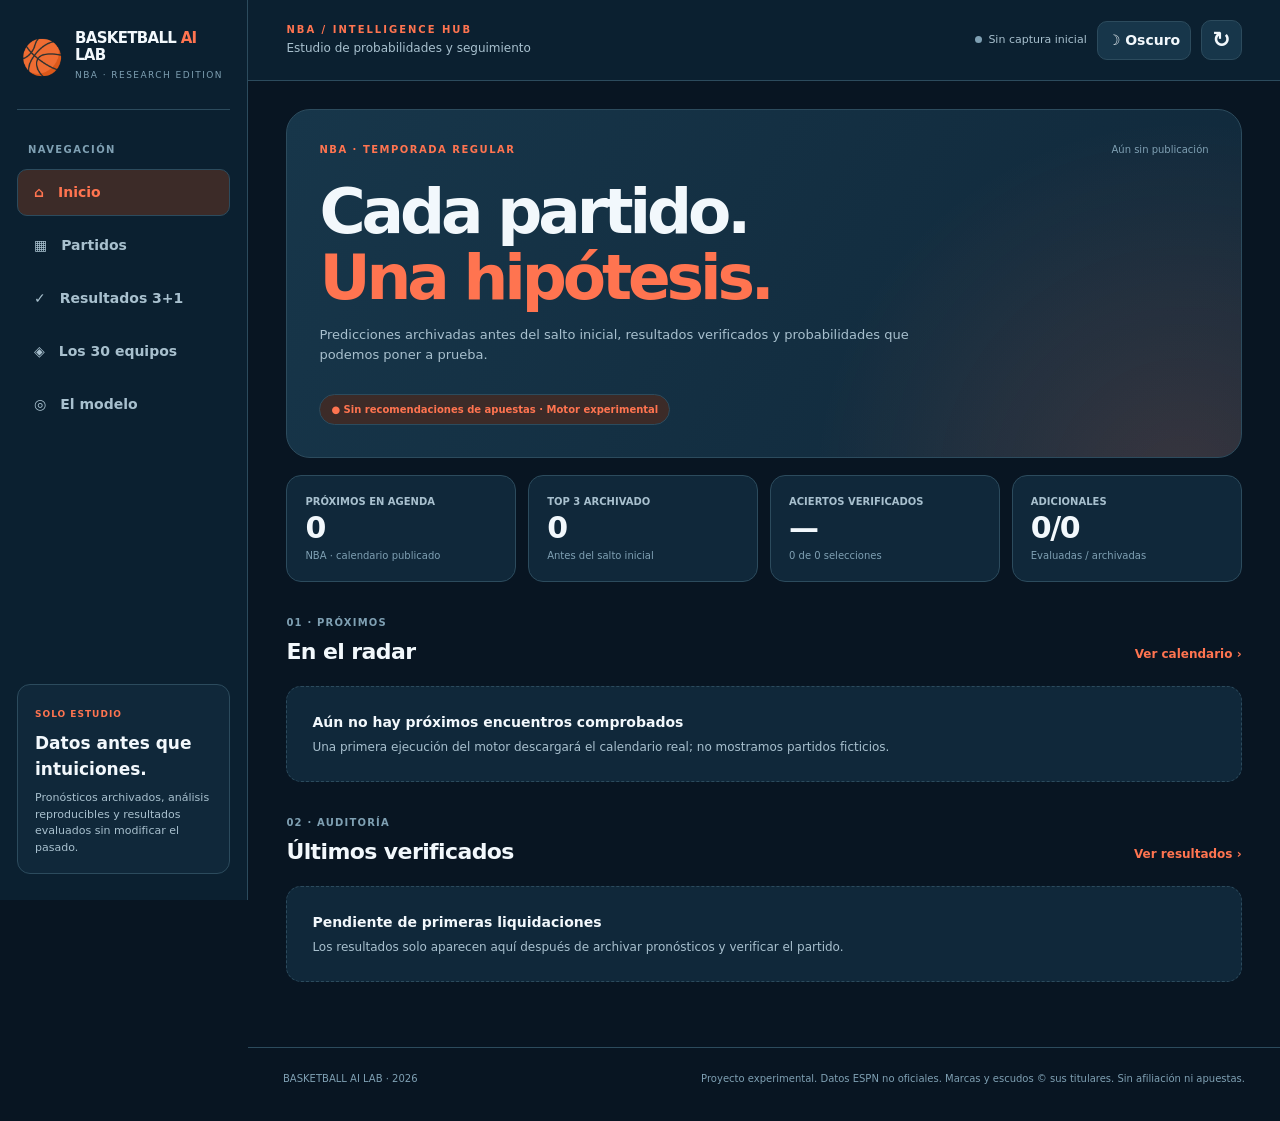
==== site/index.html @ ccc141e6 "feat: publish Basketball AI Lab NBA v0.2.0 with model, dashboard, team logos and Actions" ====
<!doctype html>
<html lang="es">
<head>
  <meta charset="utf-8">
  <meta name="viewport" content="width=device-width, initial-scale=1, viewport-fit=cover">
  <meta id="theme-color" name="theme-color" content="#091622">
  <meta name="description" content="Basketball AI Lab: NBA, pronósticos experimentales prepartido y resultados auditables.">
  <title>Basketball AI Lab | NBA</title>
  <link rel="icon" href="./assets/icon.svg" type="image/svg+xml">
  <link rel="manifest" href="./manifest.webmanifest">
  <script>try{if(localStorage.getItem('bal-theme')==='light')document.documentElement.dataset.theme='light'}catch{}</script>
  <link rel="stylesheet" href="./styles.css">
</head>
<body>
  <a class="skip" href="#main">Saltar al contenido</a>
  <div class="app">
    <aside class="sidebar">
      <a href="#inicio" class="brand" aria-label="Basketball AI Lab, inicio">
        <span class="brand-ball" aria-hidden="true">🏀</span>
        <span><strong>BASKETBALL <b>AI</b> LAB</strong><small>NBA · RESEARCH EDITION</small></span>
      </a>
      <p class="sidebar-title">NAVEGACIÓN</p>
      <nav class="sidebar-menu" aria-label="Secciones">
        <button class="nav active" data-view="inicio">⌂ <span>Inicio</span></button>
        <button class="nav" data-view="partidos">▦ <span>Partidos</span></button>
        <button class="nav" data-view="resultados">✓ <span>Resultados 3+1</span></button>
        <button class="nav" data-view="equipos">◈ <span>Los 30 equipos</span></button>
        <button class="nav" data-view="modelo">◎ <span>El modelo</span></button>
      </nav>
      <section class="sidebar-note"><small>SOLO ESTUDIO</small><strong>Datos antes que intuiciones.</strong><p>Pronósticos archivados, análisis reproducibles y resultados evaluados sin modificar el pasado.</p></section>
    </aside>
    <div class="workspace">
      <header class="topbar">
        <div class="mobile-logo"><span>🏀</span><b>BASKETBALL <i>AI</i> LAB</b></div>
        <div class="topbar-heading"><small>NBA / INTELLIGENCE HUB</small><span>Estudio de probabilidades y seguimiento</span></div>
        <div class="topbar-actions">
          <span class="connection" id="connection"><span class="connection-dot"></span>Sin datos</span>
          <button type="button" class="icon-button" id="themeToggle" aria-pressed="false" aria-label="Activar tema claro" title="Cambiar apariencia">☽ <span>Oscuro</span></button>
          <button type="button" class="icon-button refresh-button" id="refresh" aria-label="Volver a cargar datos" title="Actualizar">↻</button>
        </div>
      </header>
      <main id="main">
        <section class="page active" id="view-inicio" aria-labelledby="homeHeading">
          <div class="hero">
            <div class="hero-top"><span class="eyebrow">NBA · TEMPORADA REGULAR</span><span class="hero-updated" id="updated">Aún sin publicación</span></div>
            <h1 id="homeHeading">Cada partido.<br><em>Una hipótesis.</em></h1>
            <p>Predicciones archivadas antes del salto inicial, resultados verificados y probabilidades que podemos poner a prueba.</p>
            <div class="hero-tag">● Sin recomendaciones de apuestas · Motor experimental</div>
          </div>
          <div class="stat-grid" id="stats" aria-live="polite"></div>
          <div class="section-title"><div><small>01 · PRÓXIMOS</small><h2>En el radar</h2></div><button data-view="partidos">Ver calendario ›</button></div>
          <div class="fixture-grid" id="featured" aria-live="polite"></div>
          <div class="section-title"><div><small>02 · AUDITORÍA</small><h2>Últimos verificados</h2></div><button data-view="resultados">Ver resultados ›</button></div>
          <div class="result-list" id="recent"></div>
        </section>
        <section class="page" id="view-partidos" hidden>
          <div class="page-title"><span class="eyebrow">COMPETICIÓN · NBA</span><h1>Próximos <em>partidos.</em></h1><p>Selecciona un encuentro para consultar las predicciones congeladas y su situación.</p></div>
          <div class="filters"><label>Buscar equipo<input type="search" id="teamFilter" placeholder="Lakers, Celtics…" autocomplete="off"></label><label>Mostrar<select id="periodFilter"><option value="future">Próximos</option><option value="all">Todos</option><option value="final">Finalizados</option></select></label></div>
          <div class="fixture-grid" id="allFixtures"></div>
        </section>
        <section class="page" id="view-resultados" hidden>
          <div class="page-title"><span class="eyebrow">SEGUIMIENTO INDEPENDIENTE</span><h1>Resultados <em>3+1.</em></h1><p>Solo se puntúan los tres mercados originales y la adicional realmente archivada.</p></div>
          <div class="stat-grid" id="resultStats"></div>
          <div class="section-title"><div><small>CALIDAD DEL MODELO</small><h2>Fiabilidad por mercado</h2></div></div>
          <div class="market-results" id="marketResults" aria-live="polite"></div>
          <div class="export-row"><a href="./reports/top3.csv" download="nba-top3.csv">Descargar Top 3 (CSV/Excel) ↓</a><a href="./reports/adicional_150.csv" download="nba-adicionales.csv">Descargar adicionales ↓</a><a href="./reports/sorpresas.csv" download="nba-sorpresas.csv">Exportar sorpresas ↓</a></div>
          <div class="legend"><span class="dot win"></span>Acierto confirmado <span class="dot lose"></span>Fallo confirmado <span class="dot pending"></span>Sin verificar</div>
          <div class="result-list" id="fullResults"></div>
          <div class="section-title"><div><small>UPSETS · ANÁLISIS</small><h2>Sorpresas del modelo</h2></div></div>
          <p class="fineprint">Derrotas de un favorito con probabilidad archivada ≥60 %. No implica que las cuotas tuviesen valor.</p><div class="result-list" id="upsets"></div>
        </section>
        <section class="page" id="view-equipos" hidden>
          <div class="page-title"><span class="eyebrow">30 FRANQUICIAS</span><h1>Todos los <em>escudos.</em></h1><p>Emblemas obtenidos del catálogo de ESPN, con iniciales de reserva cuando la imagen no está disponible.</p></div>
          <div class="team-grid" id="teamGrid"></div>
        </section>
        <section class="page" id="view-modelo" hidden>
          <div class="page-title"><span class="eyebrow">REPRODUCIBLE · SIN CAJA NEGRA</span><h1>Cómo <em>calculamos.</em></h1></div>
          <div class="method-grid">
            <article><span>01</span><h2>Historial anterior al partido</h2><p>Solo utilizamos encuentros finalizados y conocidos antes de generar el pronóstico. No entrenamos con resultados futuros.</p></article>
            <article><span>02</span><h2>Modelo experimental</h2><p>Estimaciones de anotación y defensa por equipo, ponderadas por antigüedad y regularizadas para muestras pequeñas. No está calibrado para apuestas.</p></article>
            <article><span>03</span><h2>Tres mercados archivados</h2><p>Ganador, total de puntos y margen teórico. Las líneas calculadas por el modelo NO equivalen a líneas ofrecidas por una casa de apuestas.</p></article>
            <article><span>04</span><h2>Adicional +1,50</h2><p>Solo podrá archivarse si existe una cuota real registrada, de un proveedor y casa identificados, antes de empezar el partido. Por defecto está desactivada.</p></article>
            <article><span>05</span><h2>Seguimiento postpartido</h2><p>Separación visual de acierto, fallo y pendiente. Ningún resultado ausente se contabiliza como fallo y el Top 3 no se recalcula retrospectivamente.</p></article>
            <article><span>06</span><h2>Fuentes y límites</h2><p>ESPN ofrece endpoints accesibles sin clave pero no documentados para usos externos. Si el proveedor falla, se conservan los archivos, se señala el problema y no se inventa información.</p></article>
          </div>
        </section>
      </main>
      <footer><span>BASKETBALL AI LAB · 2026</span><span>Proyecto experimental. Datos ESPN no oficiales. Marcas y escudos © sus titulares. Sin afiliación ni apuestas.</span></footer>
      <nav class="bottom-nav" aria-label="Navegación móvil">
        <button data-view="inicio" class="active"><span>⌂</span>Inicio</button>
        <button data-view="partidos"><span>▦</span>Partidos</button>
        <button data-view="resultados"><span>✓</span>Resultados</button>
        <button data-view="equipos"><span>◈</span>Equipos</button>
      </nav>
    </div>
  </div>
  <dialog id="matchDialog" aria-labelledby="dialogTitle"><div class="dialog-top"><span id="dialogTitle">FICHA NBA</span><button id="closeDialog" aria-label="Cerrar ficha">×</button></div><div id="dialogBody"></div></dialog>
  <script type="module" src="./app.js"></script>
</body>
</html>
---- site/styles.css ----
:root{color-scheme:dark;--bg:#081522;--sidebar:#0b2030;--panel:#10283a;--panel2:#17364a;--line:#2c4b5d;--text:#f2f8fc;--muted:#a8c0ce;--sub:#7fa0b3;--accent:#ff7450;--accent-bg:#3c2b28;--win:#73d9a0;--lose:#ff8997;--pending:#a4bdcc;--shadow:0 12px 34px rgba(0,0,0,.14)}
:root[data-theme="light"]{color-scheme:light;--bg:#f3f6fa;--sidebar:#fff;--panel:#fff;--panel2:#edf3f8;--line:#d7e2ea;--text:#1a3042;--muted:#576e82;--sub:#71899b;--accent:#bc492d;--accent-bg:#fff0e9;--win:#18834d;--lose:#ba354a;--pending:#567688;--shadow:0 10px 30px rgba(33,63,94,.07)}
*{box-sizing:border-box}html{scroll-behavior:smooth}body{margin:0;background:var(--bg);color:var(--text);font-family:system-ui,-apple-system,"Segoe UI",sans-serif;font-size:14px;line-height:1.5}button,input,select{font:inherit}button{cursor:pointer}button:focus-visible,a:focus-visible,input:focus-visible,select:focus-visible,summary:focus-visible{outline:2px solid var(--accent);outline-offset:3px}a{color:inherit;text-decoration:none}[hidden]{display:none!important}.skip{position:absolute;top:-100px;background:var(--accent);color:#fff;padding:10px;z-index:100}.skip:focus{top:0}.app{min-height:100vh}.sidebar{position:fixed;inset:0 auto 0 0;width:248px;z-index:11;background:var(--sidebar);padding:26px 17px;display:flex;flex-direction:column;border-right:1px solid var(--line)}.brand{display:flex;align-items:center;gap:12px;border-bottom:1px solid var(--line);padding:4px 4px 25px}.brand-ball{font-size:34px}.brand strong{display:block;font-weight:900;letter-spacing:-.7px;line-height:1.1;font-size:15px}.brand strong b{color:var(--accent)}.brand small{font-size:9px;color:var(--sub);letter-spacing:1.45px}.sidebar-title{font-size:10px;color:var(--sub);letter-spacing:1.4px;margin:32px 11px 12px;font-weight:800}.sidebar-menu{display:grid;gap:6px}.sidebar-menu .nav{border:1px solid transparent;background:transparent;color:var(--muted);border-radius:10px;display:flex;gap:14px;padding:12px 16px;text-align:left;font-weight:750}.sidebar-menu .nav.active{background:var(--accent-bg);color:var(--accent);border-color:var(--line)}.sidebar-menu .nav:hover{background:var(--panel2)}.sidebar-note{margin-top:auto;border:1px solid var(--line);border-radius:13px;padding:17px;background:var(--panel)}.sidebar-note small{color:var(--accent);font-size:9px;font-weight:900;letter-spacing:1px}.sidebar-note strong{display:block;font-size:17px;margin:8px 0}.sidebar-note p{font-size:11px;color:var(--muted);margin:0}.workspace{margin-left:248px;min-height:100vh}.topbar{height:81px;border-bottom:1px solid var(--line);padding:0 clamp(18px,3vw,44px);display:flex;align-items:center;justify-content:space-between;gap:14px;background:var(--sidebar);position:sticky;top:0;z-index:9}.topbar-heading small{display:block;font-size:10px;letter-spacing:2px;color:var(--accent);font-weight:900}.topbar-heading span{color:var(--muted);font-size:12px}.topbar-actions{display:flex;align-items:center;gap:10px}.connection{font-size:11px;color:var(--muted);white-space:nowrap}.connection-dot{display:inline-block;width:7px;height:7px;border-radius:99px;background:var(--sub);margin-right:6px}.connection.ready .connection-dot{background:var(--win)}.connection.warn .connection-dot{background:var(--accent)}.icon-button{border:1px solid var(--line);border-radius:10px;background:var(--panel2);color:var(--text);padding:8px 10px;min-height:39px;font-weight:750}.refresh-button{font-size:22px;line-height:1}.icon-button:hover{border-color:var(--accent)}.mobile-logo{display:none}main{max-width:1400px;margin:auto;padding:28px clamp(18px,3vw,45px) 65px}.page{animation:enter .18s ease}@keyframes enter{from{opacity:.75;transform:translateY(2px)}to{opacity:1;transform:none}}.hero{border-radius:24px;padding:32px;background:radial-gradient(circle at 94% 110%,rgba(255,116,80,.17),transparent 38%),linear-gradient(120deg,var(--panel2),var(--panel));border:1px solid var(--line)}.hero-top{display:flex;justify-content:space-between;align-items:center;gap:16px;flex-wrap:wrap}.eyebrow{font-size:10px;color:var(--accent);font-weight:900;letter-spacing:1.5px}.hero-updated{font-size:10px;color:var(--sub)}h1{line-height:1.05;font-weight:900;letter-spacing:-.065em}.hero h1{font-size:clamp(35px,5vw,63px);margin:22px 0 14px}.hero em,.page-title em{color:var(--accent);font-style:normal}.hero p{max-width:620px;color:var(--muted);font-size:13px}.hero-tag{display:inline-block;margin-top:17px;background:var(--accent-bg);color:var(--accent);border:1px solid var(--line);border-radius:100px;padding:7px 11px;font-size:10px;font-weight:800}.stat-grid{display:grid;grid-template-columns:repeat(4,minmax(0,1fr));gap:12px;margin:17px 0 29px}.stat{min-width:0;padding:18px;background:var(--panel);border:1px solid var(--line);border-radius:15px}.stat span{display:block;color:var(--muted);font-size:10px;font-weight:800}.stat strong{font-size:30px;line-height:1.28;letter-spacing:-1.5px;font-variant-numeric:tabular-nums}.stat small{display:block;color:var(--sub);font-size:10px}.section-title{display:flex;justify-content:space-between;align-items:end;gap:12px;margin:29px 0 15px}.section-title small{color:var(--sub);font-weight:900;letter-spacing:1.2px;font-size:10px}.section-title h2{font-size:22px;letter-spacing:-.6px;margin:3px 0}.section-title button{background:none;border:0;color:var(--accent);font-weight:850;font-size:12px;padding:8px 0}.fixture-grid{display:grid;grid-template-columns:repeat(2,minmax(0,1fr));gap:13px}.fixture{min-width:0;background:var(--panel);border:1px solid var(--line);border-radius:17px;padding:18px;display:flex;flex-direction:column;gap:15px;box-shadow:var(--shadow)}.fixture-meta{display:flex;justify-content:space-between;gap:8px;font-size:11px;color:var(--muted)}.fixture-meta time{color:var(--text);font-weight:730}.teams{display:grid;grid-template-columns:minmax(0,1fr) auto minmax(0,1fr);gap:9px;align-items:center;min-height:91px}.team{min-width:0;display:flex;flex-direction:column;align-items:center;text-align:center;gap:8px}.team strong{font-size:13px;line-height:1.27;overflow-wrap:anywhere}.team-versus{font-size:11px;color:var(--sub);font-weight:900;white-space:nowrap}.crest{width:62px;height:62px;flex:0 0 62px;border-radius:15px;display:grid;place-items:center;border:1px solid var(--line);background:var(--panel2);font-size:15px;font-weight:950;color:var(--accent);overflow:hidden}.crest img{display:block;width:100%;height:100%;object-fit:contain;padding:4px}.score{font-size:20px;font-variant-numeric:tabular-nums;color:var(--text)}.extra-row{padding:11px 12px;background:var(--panel2);border:1px solid var(--line);border-radius:11px;display:flex;justify-content:space-between;gap:9px;align-items:center}.extra-row strong{font-size:12px}.extra-row small{display:block;color:var(--muted);font-size:10px}.extra-row .price{font-size:19px;font-weight:950;color:var(--win)}.top3{border-top:1px solid var(--line);padding-top:8px}.top3 summary{font-size:12px;font-weight:850;color:var(--text);cursor:pointer;padding:7px 0}.pick-row{display:flex;justify-content:space-between;align-items:center;gap:9px;border-top:1px solid var(--line);padding:10px 0;font-size:12px}.pick-row span{min-width:0;color:var(--muted)}.pick-row b{white-space:nowrap}.pick-row .win{color:var(--win)}.pick-row .lose{color:var(--lose)}.pick-row .pending{color:var(--pending)}.open-match{margin-top:auto;width:100%;padding:11px 13px;border-radius:10px;background:var(--panel2);color:var(--text);border:1px solid var(--line);text-align:left;font-size:12px;font-weight:800}.open-match:hover{border-color:var(--accent)}.result-list{display:grid;gap:8px}.result-item{border:1px solid var(--line);background:var(--panel);color:var(--text);border-radius:13px;padding:13px 16px;display:flex;align-items:center;justify-content:space-between;gap:15px;text-align:left;width:100%}.result-item strong{display:block;font-size:13px}.result-item small{color:var(--muted);font-size:11px}.result-item b{white-space:nowrap;font-size:15px}.status-chip{border:1px solid var(--line);border-radius:7px;color:var(--pending);font-size:10px;font-weight:850;padding:4px 7px;display:inline-block;white-space:nowrap}.status-chip.win{color:var(--win)}.status-chip.lose{color:var(--lose)}.empty{grid-column:1/-1;border:1px dashed var(--line);border-radius:15px;padding:25px;color:var(--muted);font-size:12px;background:var(--panel)}.empty strong{display:block;color:var(--text);font-size:14px;margin-bottom:5px}.page-title{margin:10px 0 25px}.page-title h1{font-size:clamp(34px,5vw,53px);margin:8px 0}.page-title p{color:var(--muted);max-width:680px}.filters{display:flex;gap:12px;flex-wrap:wrap;background:var(--panel);border:1px solid var(--line);border-radius:13px;padding:15px;margin-bottom:16px}.filters label{display:grid;gap:5px;flex:1;min-width:180px;color:var(--muted);font-size:11px;font-weight:800}.filters input,.filters select{min-height:43px;border:1px solid var(--line);background:var(--bg);color:var(--text);padding:10px;border-radius:9px}.legend{color:var(--muted);font-size:11px;display:flex;gap:8px;align-items:center;flex-wrap:wrap;margin:0 0 18px}.dot{width:7px;height:7px;border-radius:99px;background:var(--sub)}.dot.win{background:var(--win)}.dot.lose{background:var(--lose)}.dot.pending{background:var(--pending)}.team-grid{display:grid;grid-template-columns:repeat(5,minmax(0,1fr));gap:12px}.team-card{display:flex;flex-direction:column;align-items:center;text-align:center;gap:12px;background:var(--panel);border:1px solid var(--line);border-radius:14px;padding:20px 12px;min-width:0}.team-card .crest{width:82px;height:82px;flex-basis:82px}.team-card strong{font-size:12px}.team-card small{color:var(--sub);font-size:10px}.method-grid{display:grid;grid-template-columns:repeat(2,minmax(0,1fr));gap:13px}.method-grid article{background:var(--panel);border:1px solid var(--line);border-radius:15px;padding:23px}.method-grid article>span{color:var(--accent);font-weight:950;font-size:21px}.method-grid h2{font-size:17px}.method-grid p{font-size:12px;color:var(--muted);line-height:1.7}footer{display:flex;justify-content:space-between;gap:10px;flex-wrap:wrap;border-top:1px solid var(--line);padding:23px 35px 35px;color:var(--sub);font-size:10px}.bottom-nav{display:none}dialog{border:1px solid var(--line);border-radius:17px;background:var(--panel);color:var(--text);width:min(650px,calc(100vw - 22px));max-height:90dvh;padding:0;overflow:auto;box-shadow:0 25px 90px rgba(0,0,0,.4)}dialog::backdrop{background:rgba(4,13,22,.76)}.dialog-top{position:sticky;top:0;background:var(--panel);border-bottom:1px solid var(--line);display:flex;justify-content:space-between;align-items:center;padding:15px 21px;z-index:2;font-weight:800;font-size:11px}.dialog-top button{border:1px solid var(--line);background:var(--panel2);color:var(--text);border-radius:8px;font-size:24px;width:36px;height:36px}#dialogBody{padding:21px}.dialog-stats{display:grid;grid-template-columns:1fr 1fr;gap:9px;margin:17px 0}.dialog-stats>div{padding:14px;border:1px solid var(--line);border-radius:10px;background:var(--panel2)}.dialog-stats span{display:block;color:var(--muted);font-size:10px}.dialog-stats strong{font-size:19px}.dialog-picks{border:1px solid var(--line);border-radius:11px;overflow:hidden;margin-top:14px}.dialog-picks .pick-row{padding:13px}.fineprint{font-size:11px;color:var(--muted);line-height:1.6}
@media(max-width:1080px){.team-grid{grid-template-columns:repeat(4,minmax(0,1fr))}.connection{display:none}}
@media(max-width:800px){.sidebar{display:none}.workspace{margin-left:0}.topbar{height:72px;padding:0 13px}.mobile-logo{display:flex;align-items:center;gap:9px;white-space:nowrap;font-size:12px}.mobile-logo>span{font-size:25px}.mobile-logo i{font-style:normal;color:var(--accent)}.topbar-heading{display:none}.topbar-actions{gap:7px}.icon-button{padding:6px 9px;min-height:39px}.icon-button span{display:none}main{padding:18px 14px 96px}.bottom-nav{display:grid;grid-template-columns:repeat(4,minmax(0,1fr));position:fixed;bottom:0;left:0;right:0;background:var(--sidebar);border-top:1px solid var(--line);z-index:10;padding:7px 5px calc(6px + env(safe-area-inset-bottom));box-shadow:var(--shadow)}.bottom-nav button{display:flex;flex-direction:column;gap:0;align-items:center;justify-content:center;background:transparent;border:0;color:var(--sub);font-size:10px;font-weight:730;min-height:48px}.bottom-nav button span{font-size:24px;line-height:1.2}.bottom-nav button.active{color:var(--accent)}.stat-grid{grid-template-columns:repeat(2,minmax(0,1fr))}.fixture-grid{grid-template-columns:1fr}.team-grid{grid-template-columns:repeat(3,minmax(0,1fr))}.hero{padding:23px;border-radius:19px}.hero h1{font-size:39px}.crest{width:54px;height:54px;flex-basis:54px}.teams{min-height:75px}.team-card .crest{width:72px;height:72px;flex-basis:72px}footer{padding-bottom:105px}.method-grid{grid-template-columns:1fr}}
@media(max-width:390px){.mobile-logo{font-size:10px}.mobile-logo>span{font-size:22px}.hero h1{font-size:34px}.crest{width:49px;height:49px;flex-basis:49px}.team-card .crest{width:64px;height:64px;flex-basis:64px}.team strong{font-size:12px}.team-grid{grid-template-columns:repeat(2,minmax(0,1fr))}.hero-tag{font-size:9px}.section-title h2{font-size:20px}}
@media(prefers-reduced-motion:reduce){.page{animation:none}html{scroll-behavior:auto}}

.export-row{display:flex;gap:9px;flex-wrap:wrap;margin:6px 0 19px}.export-row a{padding:10px 13px;border-radius:10px;border:1px solid var(--line);background:var(--panel2);color:var(--text);font-size:11px;font-weight:800}.export-row a:hover{color:var(--accent);border-color:var(--accent)}

/* Verified-result cards retain both official crests at all widths. */
.result-with-crests{display:flex;gap:3px;flex:0 0 auto}.result-with-crests .crest{width:29px;height:29px;flex-basis:29px;border-radius:8px;font-size:9px}.result-with-crests .crest img{padding:2px}.result-team-text{min-width:0;flex:1}.result-team-text strong,.result-team-text small{overflow-wrap:anywhere}.review-banner{border:1px solid var(--accent);padding:12px;border-radius:10px;color:var(--accent);background:var(--accent-bg);font-size:11px;font-weight:760}
@media(max-width:390px){.result-with-crests .crest{width:24px;height:24px;flex-basis:24px}.result-with-crests{gap:2px}.result-item{padding:11px 9px;gap:8px}.result-team-text strong{font-size:11px}.result-team-text small{font-size:9px}}

.market-results{display:grid;grid-template-columns:repeat(3,minmax(0,1fr));gap:12px;margin:0 0 18px}.market-quality{background:var(--panel);border:1px solid var(--line);border-radius:13px;padding:17px;display:flex;flex-direction:column;gap:4px}.market-quality small{font-size:11px;font-weight:850;color:var(--muted)}.market-quality strong{font-size:27px;color:var(--text)}.market-quality>span{font-size:10px;color:var(--sub)}@media(max-width:600px){.market-results{grid-template-columns:1fr;gap:8px}.market-quality{padding:12px 15px;display:grid;grid-template-columns:1fr auto;align-items:center}.market-quality strong{font-size:22px}.market-quality>span{grid-column:1/-1}}
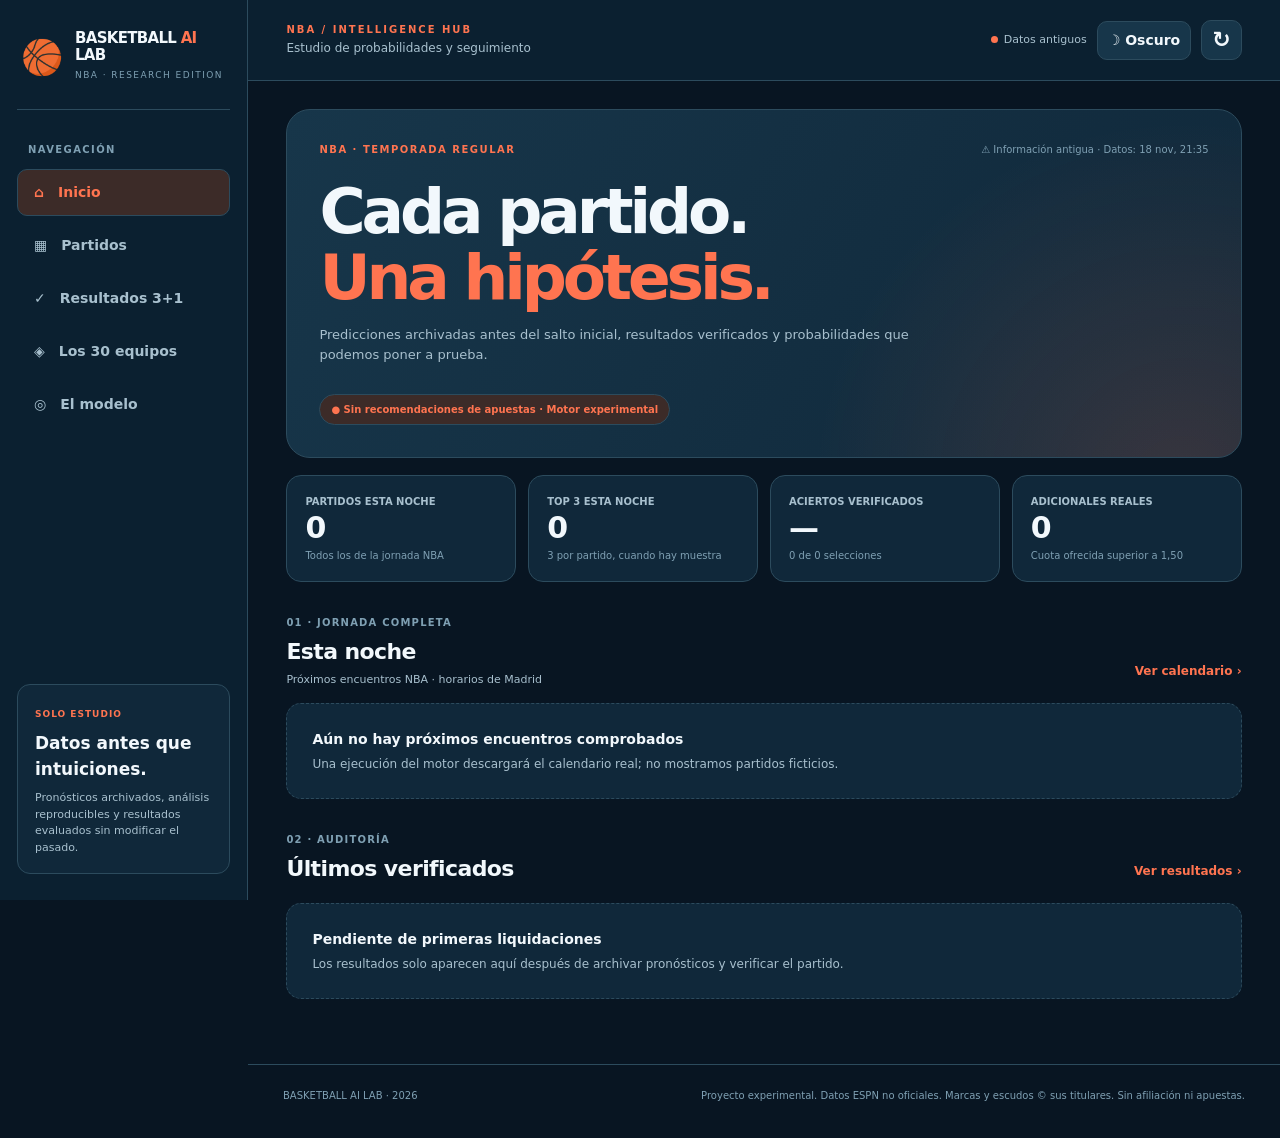
==== commit 5d7411ba: "NBA: mostrar jornada completa de Madrid y estadísticas prepartido" ====
--- a/site/index.html
+++ b/site/index.html
@@ -48,14 +48,14 @@
             <div class="hero-tag">● Sin recomendaciones de apuestas · Motor experimental</div>
           </div>
           <div class="stat-grid" id="stats" aria-live="polite"></div>
-          <div class="section-title"><div><small>01 · PRÓXIMOS</small><h2>En el radar</h2></div><button data-view="partidos">Ver calendario ›</button></div>
+          <div class="section-title"><div><small>01 · JORNADA COMPLETA</small><h2>Esta noche <span class="night-count" id="nightCount"></span></h2><p class="fineprint" id="nightLabel">Todos los encuentros, hora de Madrid</p></div><button data-view="partidos">Ver calendario ›</button></div>
           <div class="fixture-grid" id="featured" aria-live="polite"></div>
           <div class="section-title"><div><small>02 · AUDITORÍA</small><h2>Últimos verificados</h2></div><button data-view="resultados">Ver resultados ›</button></div>
           <div class="result-list" id="recent"></div>
         </section>
         <section class="page" id="view-partidos" hidden>
-          <div class="page-title"><span class="eyebrow">COMPETICIÓN · NBA</span><h1>Próximos <em>partidos.</em></h1><p>Selecciona un encuentro para consultar las predicciones congeladas y su situación.</p></div>
-          <div class="filters"><label>Buscar equipo<input type="search" id="teamFilter" placeholder="Lakers, Celtics…" autocomplete="off"></label><label>Mostrar<select id="periodFilter"><option value="future">Próximos</option><option value="all">Todos</option><option value="final">Finalizados</option></select></label></div>
+          <div class="page-title"><span class="eyebrow">COMPETICIÓN · NBA</span><h1>Próximos <em>partidos.</em></h1><p>Consulta los encuentros, el Top 3 original y sus estadísticas históricas prepartido. La adicional solo aparece con cuota real comprobada.</p></div>
+          <div class="filters"><label>Buscar equipo<input type="search" id="teamFilter" placeholder="Lakers, Celtics…" autocomplete="off"></label><label>Mostrar<select id="periodFilter"><option value="night">Esta noche</option><option value="future">Próximos</option><option value="all">Todos</option><option value="final">Finalizados</option></select></label></div>
           <div class="fixture-grid" id="allFixtures"></div>
         </section>
         <section class="page" id="view-resultados" hidden>
@@ -77,7 +77,7 @@
           <div class="page-title"><span class="eyebrow">REPRODUCIBLE · SIN CAJA NEGRA</span><h1>Cómo <em>calculamos.</em></h1></div>
           <div class="method-grid">
             <article><span>01</span><h2>Historial anterior al partido</h2><p>Solo utilizamos encuentros finalizados y conocidos antes de generar el pronóstico. No entrenamos con resultados futuros.</p></article>
-            <article><span>02</span><h2>Modelo experimental</h2><p>Estimaciones de anotación y defensa por equipo, ponderadas por antigüedad y regularizadas para muestras pequeñas. No está calibrado para apuestas.</p></article>
+            <article><span>02</span><h2>Modelo experimental</h2><p>El Top 3 actual utiliza anotación y puntos recibidos de encuentros anteriores, ponderados por antigüedad. Las fichas añaden una comparativa descriptiva de los últimos diez partidos, forma y descanso; esas cifras no son estadísticas avanzadas de posesiones, lesiones o jugadores. No está calibrado para apuestas.</p></article>
             <article><span>03</span><h2>Tres mercados archivados</h2><p>Ganador, total de puntos y margen teórico. Las líneas calculadas por el modelo NO equivalen a líneas ofrecidas por una casa de apuestas.</p></article>
             <article><span>04</span><h2>Adicional +1,50</h2><p>Solo podrá archivarse si existe una cuota real registrada, de un proveedor y casa identificados, antes de empezar el partido. Por defecto está desactivada.</p></article>
             <article><span>05</span><h2>Seguimiento postpartido</h2><p>Separación visual de acierto, fallo y pendiente. Ningún resultado ausente se contabiliza como fallo y el Top 3 no se recalcula retrospectivamente.</p></article>
--- a/site/styles.css
+++ b/site/styles.css
@@ -13,3 +13,8 @@
 @media(max-width:390px){.result-with-crests .crest{width:24px;height:24px;flex-basis:24px}.result-with-crests{gap:2px}.result-item{padding:11px 9px;gap:8px}.result-team-text strong{font-size:11px}.result-team-text small{font-size:9px}}
 
 .market-results{display:grid;grid-template-columns:repeat(3,minmax(0,1fr));gap:12px;margin:0 0 18px}.market-quality{background:var(--panel);border:1px solid var(--line);border-radius:13px;padding:17px;display:flex;flex-direction:column;gap:4px}.market-quality small{font-size:11px;font-weight:850;color:var(--muted)}.market-quality strong{font-size:27px;color:var(--text)}.market-quality>span{font-size:10px;color:var(--sub)}@media(max-width:600px){.market-results{grid-template-columns:1fr;gap:8px}.market-quality{padding:12px 15px;display:grid;grid-template-columns:1fr auto;align-items:center}.market-quality strong{font-size:22px}.market-quality>span{grid-column:1/-1}}
+
+/* Complete Madrid-night slate and source-grounded, pregame comparison. */
+.night-count{font-size:.75em;color:var(--accent);white-space:nowrap}.section-title .fineprint{margin:2px 0 0}.fixture-form{display:flex;flex-wrap:wrap;gap:5px 14px;color:var(--muted);font-size:10px;padding:5px 2px}.fixture-form b{font-variant-numeric:tabular-nums;color:var(--text)}
+.stats-context{border:1px solid var(--line);border-radius:12px;overflow:hidden;background:var(--panel2)}.stats-context>p{font-size:11px;color:var(--muted);padding:12px 14px 3px;margin:0}.stats-context>small{display:block;font-size:10px;color:var(--muted);padding:10px 14px;line-height:1.55}.stats-table-head,.stats-table-row{display:grid;grid-template-columns:minmax(0,2fr) 1fr 1fr;gap:8px;align-items:center;padding:10px 14px;border-bottom:1px solid var(--line);font-size:11px;font-variant-numeric:tabular-nums}.stats-table-head{color:var(--accent);font-weight:800}.stats-table-row span{color:var(--muted)}.stats-table-head b,.stats-table-row b{text-align:right}.stats-table-row:last-child{border-bottom:none}
+@media(max-width:390px){.stats-table-row,.stats-table-head{padding:9px 10px;font-size:10px}.fixture-form{font-size:9px}}
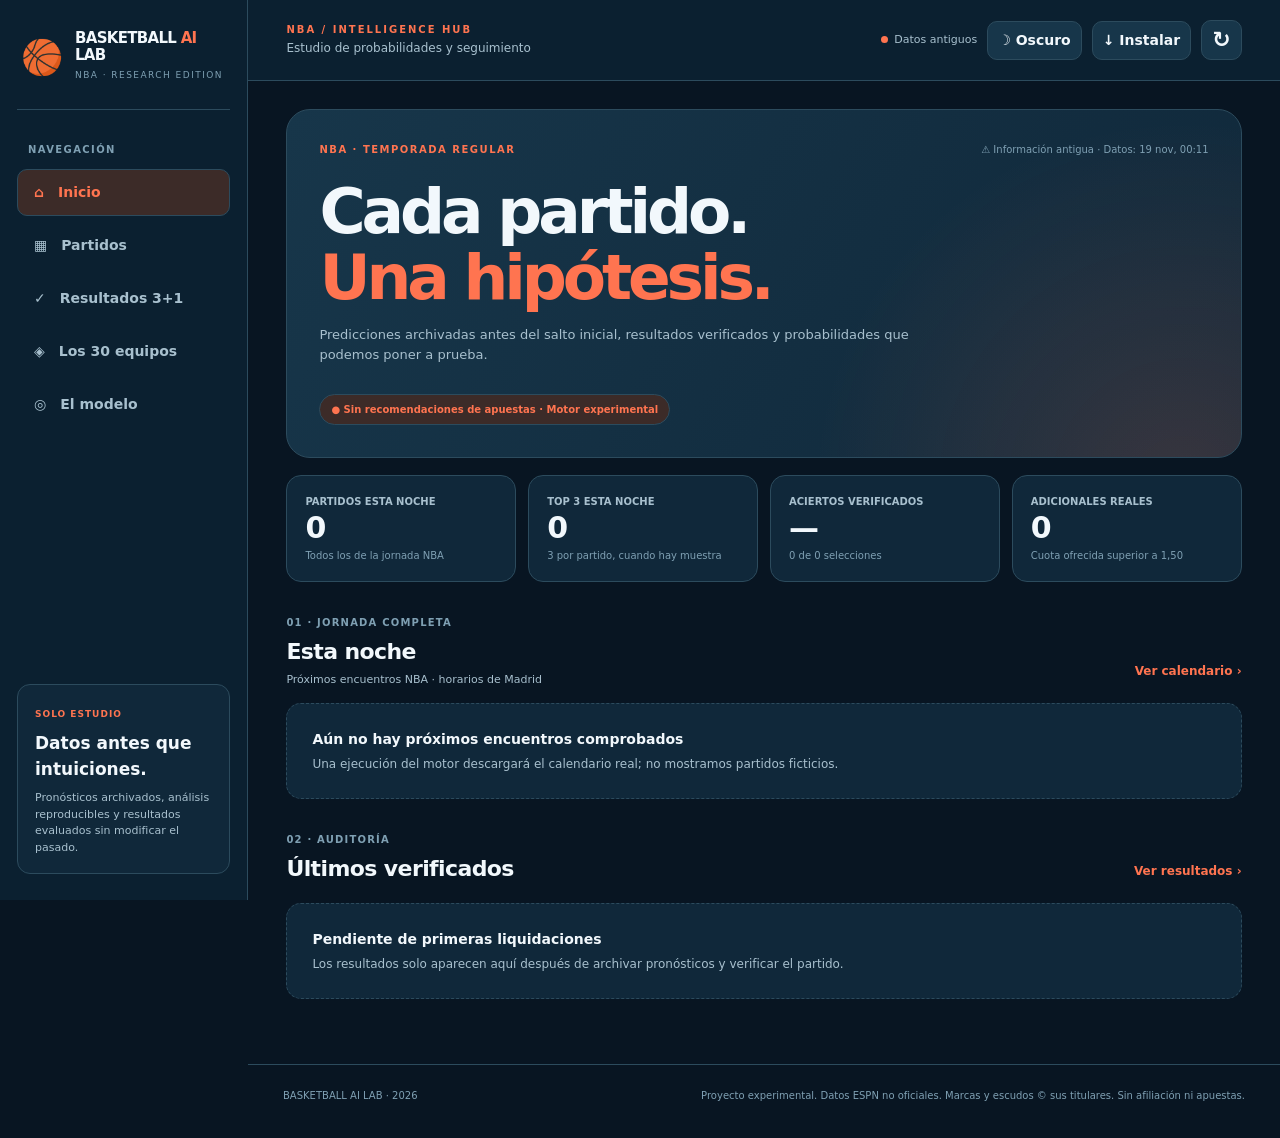
==== commit 12d6618b: "PWA: add Android install action and app metadata" ====
--- a/site/index.html
+++ b/site/index.html
@@ -8,6 +8,10 @@
   <title>Basketball AI Lab | NBA</title>
   <link rel="icon" href="./assets/icon.svg" type="image/svg+xml">
   <link rel="manifest" href="./manifest.webmanifest">
+  <link rel="apple-touch-icon" href="./assets/icon-192.png">
+  <meta name="mobile-web-app-capable" content="yes">
+  <meta name="apple-mobile-web-app-capable" content="yes">
+  <meta name="apple-mobile-web-app-title" content="Basket AI Lab">
   <script>try{if(localStorage.getItem('bal-theme')==='light')document.documentElement.dataset.theme='light'}catch{}</script>
   <link rel="stylesheet" href="./styles.css">
 </head>
@@ -36,6 +40,7 @@
         <div class="topbar-actions">
           <span class="connection" id="connection"><span class="connection-dot"></span>Sin datos</span>
           <button type="button" class="icon-button" id="themeToggle" aria-pressed="false" aria-label="Activar tema claro" title="Cambiar apariencia">☽ <span>Oscuro</span></button>
+          <button type="button" class="icon-button install-cta" id="installApp" aria-label="Instalar Basketball AI Lab" title="Instalar en el dispositivo">↓ <span>Instalar</span></button>
           <button type="button" class="icon-button refresh-button" id="refresh" aria-label="Volver a cargar datos" title="Actualizar">↻</button>
         </div>
       </header>
@@ -78,7 +83,7 @@
           <div class="method-grid">
             <article><span>01</span><h2>Historial anterior al partido</h2><p>Solo utilizamos encuentros finalizados y conocidos antes de generar el pronóstico. No entrenamos con resultados futuros.</p></article>
             <article><span>02</span><h2>Modelo experimental</h2><p>El Top 3 actual utiliza anotación y puntos recibidos de encuentros anteriores, ponderados por antigüedad. Las fichas añaden una comparativa descriptiva de los últimos diez partidos, forma y descanso; esas cifras no son estadísticas avanzadas de posesiones, lesiones o jugadores. No está calibrado para apuestas.</p></article>
-            <article><span>03</span><h2>Tres mercados archivados</h2><p>Ganador, total de puntos y margen teórico. Las líneas calculadas por el modelo NO equivalen a líneas ofrecidas por una casa de apuestas.</p></article>
+            <article><span>03</span><h2>Tres selecciones entre varios mercados</h2><p>El motor compara ganador, puntos, hándicap y, con una muestra suficiente de box scores, triples, rebotes y asistencias de equipos. Elige tres mercados diferentes para nuevos partidos. Las líneas teóricas NO son cuotas de casas de apuestas.</p></article>
             <article><span>04</span><h2>Adicional +1,50</h2><p>Solo podrá archivarse si existe una cuota real registrada, de un proveedor y casa identificados, antes de empezar el partido. Por defecto está desactivada.</p></article>
             <article><span>05</span><h2>Seguimiento postpartido</h2><p>Separación visual de acierto, fallo y pendiente. Ningún resultado ausente se contabiliza como fallo y el Top 3 no se recalcula retrospectivamente.</p></article>
             <article><span>06</span><h2>Fuentes y límites</h2><p>ESPN ofrece endpoints accesibles sin clave pero no documentados para usos externos. Si el proveedor falla, se conservan los archivos, se señala el problema y no se inventa información.</p></article>
@@ -95,6 +100,7 @@
     </div>
   </div>
   <dialog id="matchDialog" aria-labelledby="dialogTitle"><div class="dialog-top"><span id="dialogTitle">FICHA NBA</span><button id="closeDialog" aria-label="Cerrar ficha">×</button></div><div id="dialogBody"></div></dialog>
+  <dialog id="installDialog" aria-labelledby="installTitle"><div class="dialog-top"><span id="installTitle">INSTALAR BASKETBALL AI LAB</span><button id="closeInstallDialog" aria-label="Cerrar instrucciones">×</button></div><div class="install-help"><p id="installInstructions"></p><p>Una vez instalada, se abrirá desde el icono de tu móvil, sin mostrar la barra del navegador. Los datos de partidos necesitan conexión para actualizarse.</p></div></dialog>
   <script type="module" src="./app.js"></script>
 </body>
 </html>
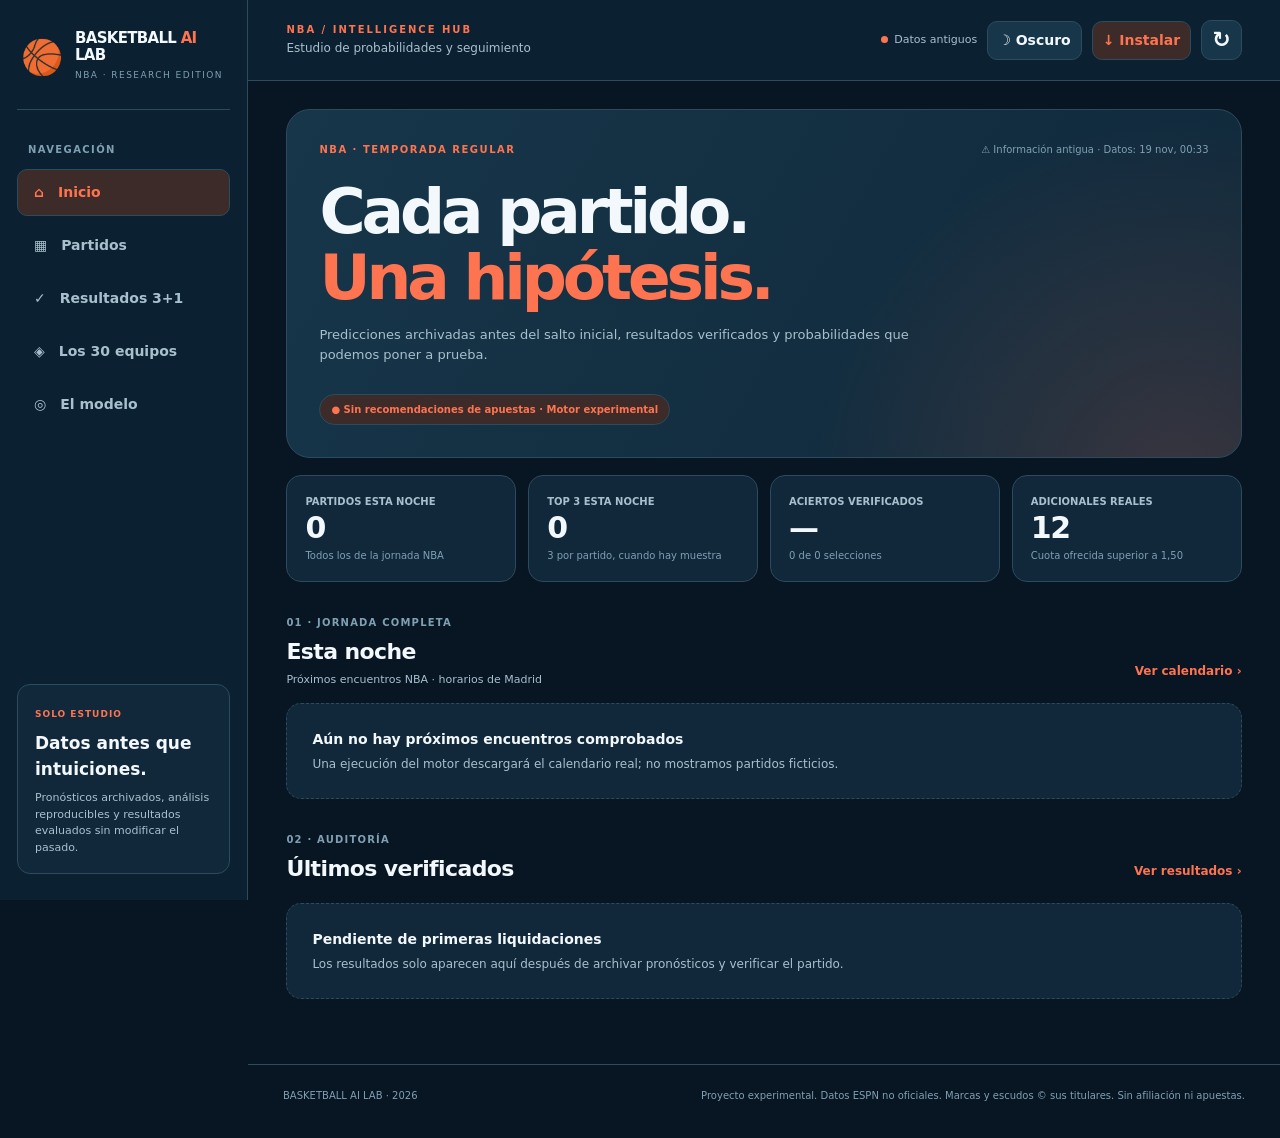
==== commit f06da2bc: "NBA PWA: disclose hypothetical Top3 ROI versus observed bookmaker quote" ====
--- a/site/index.html
+++ b/site/index.html
@@ -66,6 +66,7 @@
         <section class="page" id="view-resultados" hidden>
           <div class="page-title"><span class="eyebrow">SEGUIMIENTO INDEPENDIENTE</span><h1>Resultados <em>3+1.</em></h1><p>Solo se puntúan los tres mercados originales y la adicional realmente archivada.</p></div>
           <div class="stat-grid" id="resultStats"></div>
+          <p class="fineprint balance-disclaimer">Top 3: cálculo hipotético con 1 € por selección a cuota matemática 1/probabilidad, que no es una cuota ofrecida ni una ganancia obtenida. Adicional: balance simulado con 1 € usando exclusivamente precios reales prepartido archivados. Ninguno supone apuestas ejecutadas.</p>
           <div class="section-title"><div><small>CALIDAD DEL MODELO</small><h2>Fiabilidad por mercado</h2></div></div>
           <div class="market-results" id="marketResults" aria-live="polite"></div>
           <div class="export-row"><a href="./reports/top3.csv" download="nba-top3.csv">Descargar Top 3 (CSV/Excel) ↓</a><a href="./reports/adicional_150.csv" download="nba-adicionales.csv">Descargar adicionales ↓</a><a href="./reports/sorpresas.csv" download="nba-sorpresas.csv">Exportar sorpresas ↓</a></div>
--- a/site/styles.css
+++ b/site/styles.css
@@ -18,3 +18,9 @@
 .night-count{font-size:.75em;color:var(--accent);white-space:nowrap}.section-title .fineprint{margin:2px 0 0}.fixture-form{display:flex;flex-wrap:wrap;gap:5px 14px;color:var(--muted);font-size:10px;padding:5px 2px}.fixture-form b{font-variant-numeric:tabular-nums;color:var(--text)}
 .stats-context{border:1px solid var(--line);border-radius:12px;overflow:hidden;background:var(--panel2)}.stats-context>p{font-size:11px;color:var(--muted);padding:12px 14px 3px;margin:0}.stats-context>small{display:block;font-size:10px;color:var(--muted);padding:10px 14px;line-height:1.55}.stats-table-head,.stats-table-row{display:grid;grid-template-columns:minmax(0,2fr) 1fr 1fr;gap:8px;align-items:center;padding:10px 14px;border-bottom:1px solid var(--line);font-size:11px;font-variant-numeric:tabular-nums}.stats-table-head{color:var(--accent);font-weight:800}.stats-table-row span{color:var(--muted)}.stats-table-head b,.stats-table-row b{text-align:right}.stats-table-row:last-child{border-bottom:none}
 @media(max-width:390px){.stats-table-row,.stats-table-head{padding:9px 10px;font-size:10px}.fixture-form{font-size:9px}}
+
+/* PWA: compact, visible native installation affordance. */
+.install-cta{background:var(--accent-bg);color:var(--accent);white-space:nowrap}
+.install-help{padding:15px 20px 20px;color:var(--text);line-height:1.65}
+.install-help p:last-child{font-size:12px;color:var(--muted)}
+@media(max-width:800px){.install-cta{min-width:39px;font-size:17px;padding:5px 9px}.install-cta span{display:inline;font-size:11px}}
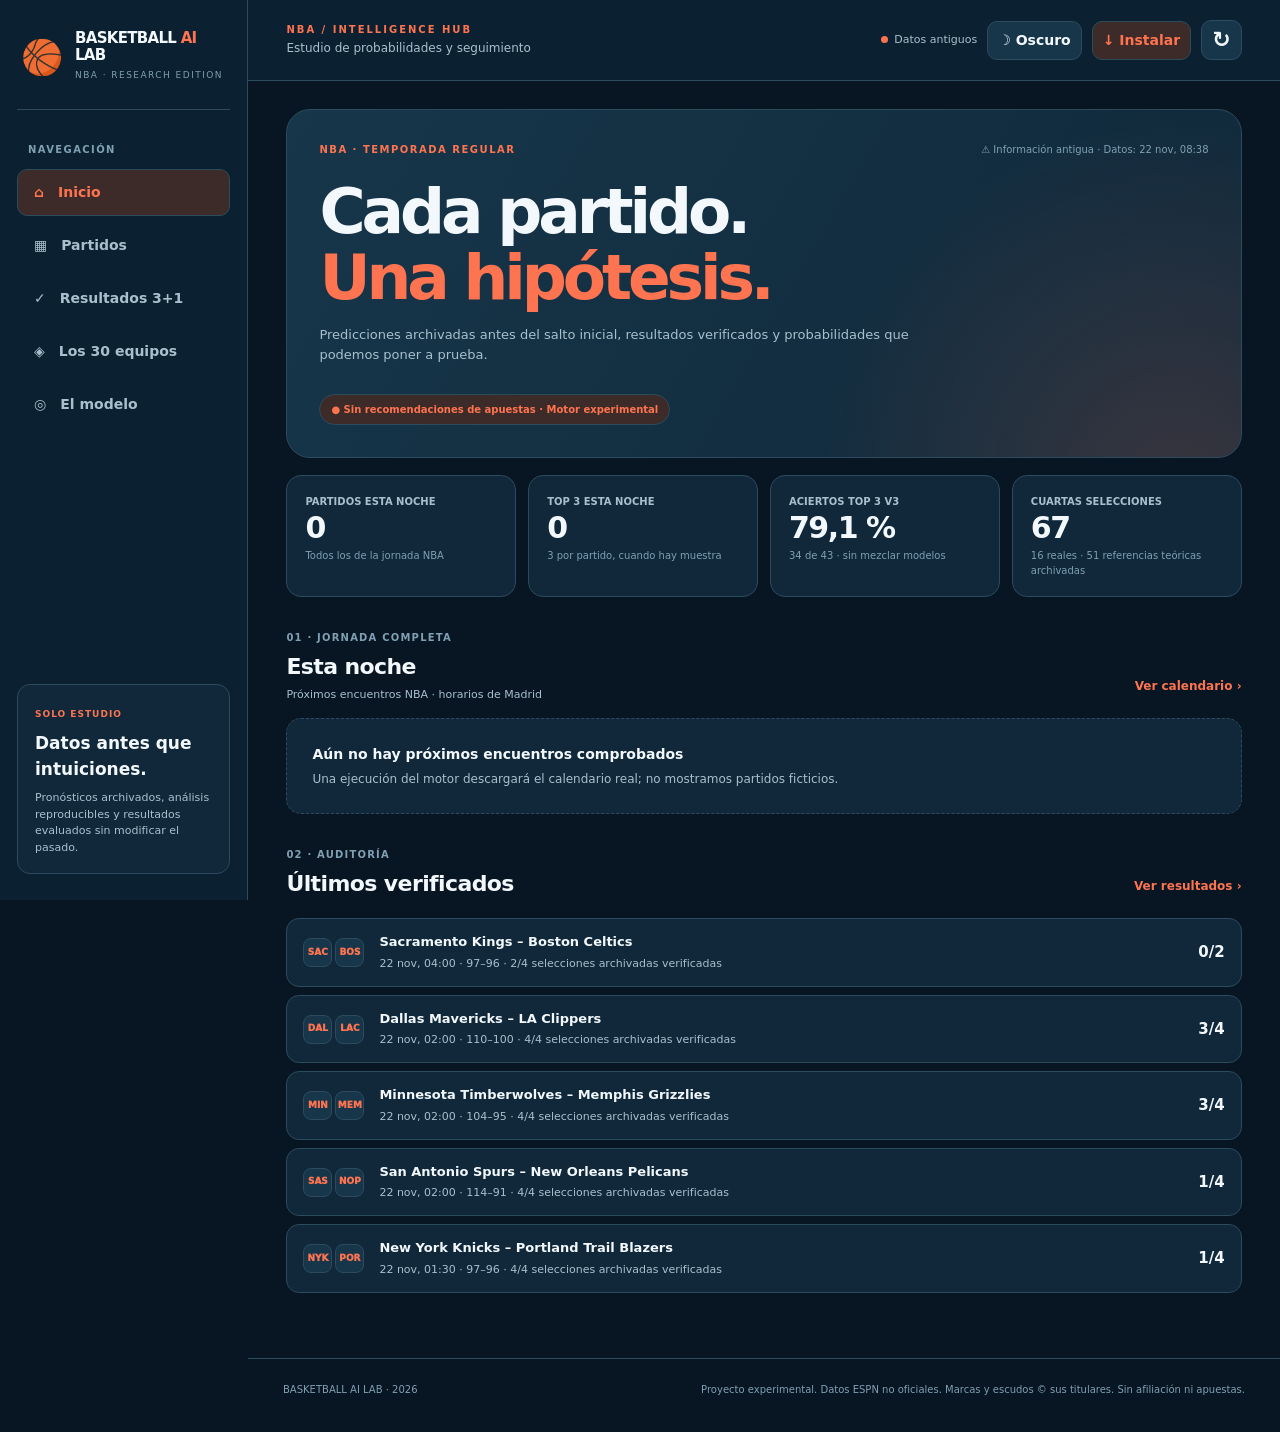
==== commit 00d5ef68: "feat(nba): filtros y resumen 3+1 por noche, mercado y modelo" ====
--- a/site/index.html
+++ b/site/index.html
@@ -53,6 +53,7 @@
             <div class="hero-tag">● Sin recomendaciones de apuestas · Motor experimental</div>
           </div>
           <div class="stat-grid" id="stats" aria-live="polite"></div>
+          <div id="healthSummary" aria-live="polite"></div>
           <div class="section-title"><div><small>01 · JORNADA COMPLETA</small><h2>Esta noche <span class="night-count" id="nightCount"></span></h2><p class="fineprint" id="nightLabel">Todos los encuentros, hora de Madrid</p></div><button data-view="partidos">Ver calendario ›</button></div>
           <div class="fixture-grid" id="featured" aria-live="polite"></div>
           <div class="section-title"><div><small>02 · AUDITORÍA</small><h2>Últimos verificados</h2></div><button data-view="resultados">Ver resultados ›</button></div>
@@ -66,6 +67,19 @@
         <section class="page" id="view-resultados" hidden>
           <div class="page-title"><span class="eyebrow">SEGUIMIENTO INDEPENDIENTE</span><h1>Resultados <em>3+1.</em></h1><p>Solo se puntúan los tres mercados originales y la adicional realmente archivada.</p></div>
           <div class="stat-grid" id="resultStats"></div>
+          <section class="audit-insights" aria-labelledby="auditInsightsTitle">
+            <div class="section-title"><div><small>AUDITORÍA 3+1 · HISTÓRICO INTACTO</small><h2 id="auditInsightsTitle">Evolución y diagnóstico</h2></div></div>
+            <div class="filters">
+              <label>Periodo<select id="auditDaysFilter"><option value="7">Últimas 7 noches</option><option value="30" selected>Últimas 30 noches</option><option value="90">Últimas 90 noches</option><option value="365">Último año</option></select></label>
+              <label>Versión del modelo<select id="auditModelFilter"><option value="ALL">Todas, separadas por versión</option><option value="V3">Solo V3</option></select></label>
+            </div>
+            <div id="auditSummary" aria-live="polite"></div>
+            <details class="audit-fold" open><summary>Resultados por noche</summary><div id="auditNights" class="audit-insight-grid"></div></details>
+            <details class="audit-fold"><summary>Desglose por mercado</summary><div id="auditMarkets" class="audit-insight-grid"></div></details>
+            <details class="audit-fold"><summary>Rendimiento por versión</summary><div id="auditModels" class="audit-insight-grid"></div></details>
+            <details class="audit-fold"><summary>Calibración del Top 3</summary><p class="fineprint">Compara la probabilidad prepartido archivada con el resultado observado. Estas muestras no demuestran rentabilidad ni calibración definitiva.</p><div id="auditCalibration"></div></details>
+            <p class="fineprint">Solo Top 3 activo y adicional real congelados. Los pronósticos exploratorios y cuotas justas teóricas no entran en el balance de adicionales. No se modifican registros originales.</p>
+          </section>
           <p class="fineprint balance-disclaimer">Top 3: cálculo hipotético con 1 € por selección a cuota matemática 1/probabilidad, que no es una cuota ofrecida ni una ganancia obtenida. Adicional: balance simulado con 1 € usando exclusivamente precios reales prepartido archivados. Ninguno supone apuestas ejecutadas.</p>
           <div class="section-title"><div><small>CALIDAD DEL MODELO</small><h2>Fiabilidad por mercado</h2></div></div>
           <div class="market-results" id="marketResults" aria-live="polite"></div>
--- a/site/styles.css
+++ b/site/styles.css
@@ -24,3 +24,13 @@
 .install-help{padding:15px 20px 20px;color:var(--text);line-height:1.65}
 .install-help p:last-child{font-size:12px;color:var(--muted)}
 @media(max-width:800px){.install-cta{min-width:39px;font-size:17px;padding:5px 9px}.install-cta span{display:inline;font-size:11px}}
+
+/* Distinguish mathematical price and hypothetical 1-EUR settlement clearly. */
+.fair-note{display:block;font-size:10px;color:var(--muted);font-weight:500;margin-top:4px}
+.pick-meta{display:flex;align-items:flex-end;gap:5px;flex-direction:column;min-width:110px}
+.pick-meta>b{font-variant-numeric:tabular-nums}
+.simulated-net{display:block;font-size:10px;font-variant-numeric:tabular-nums;font-weight:800;text-align:right}
+.simulated-net.positive{color:var(--win)}
+.simulated-net.negative{color:var(--lose)}
+.balance-disclaimer{margin:-12px 0 22px;max-width:850px}
+@media(max-width:520px){.pick-meta{min-width:90px}.fair-note,.simulated-net{font-size:9px}}
